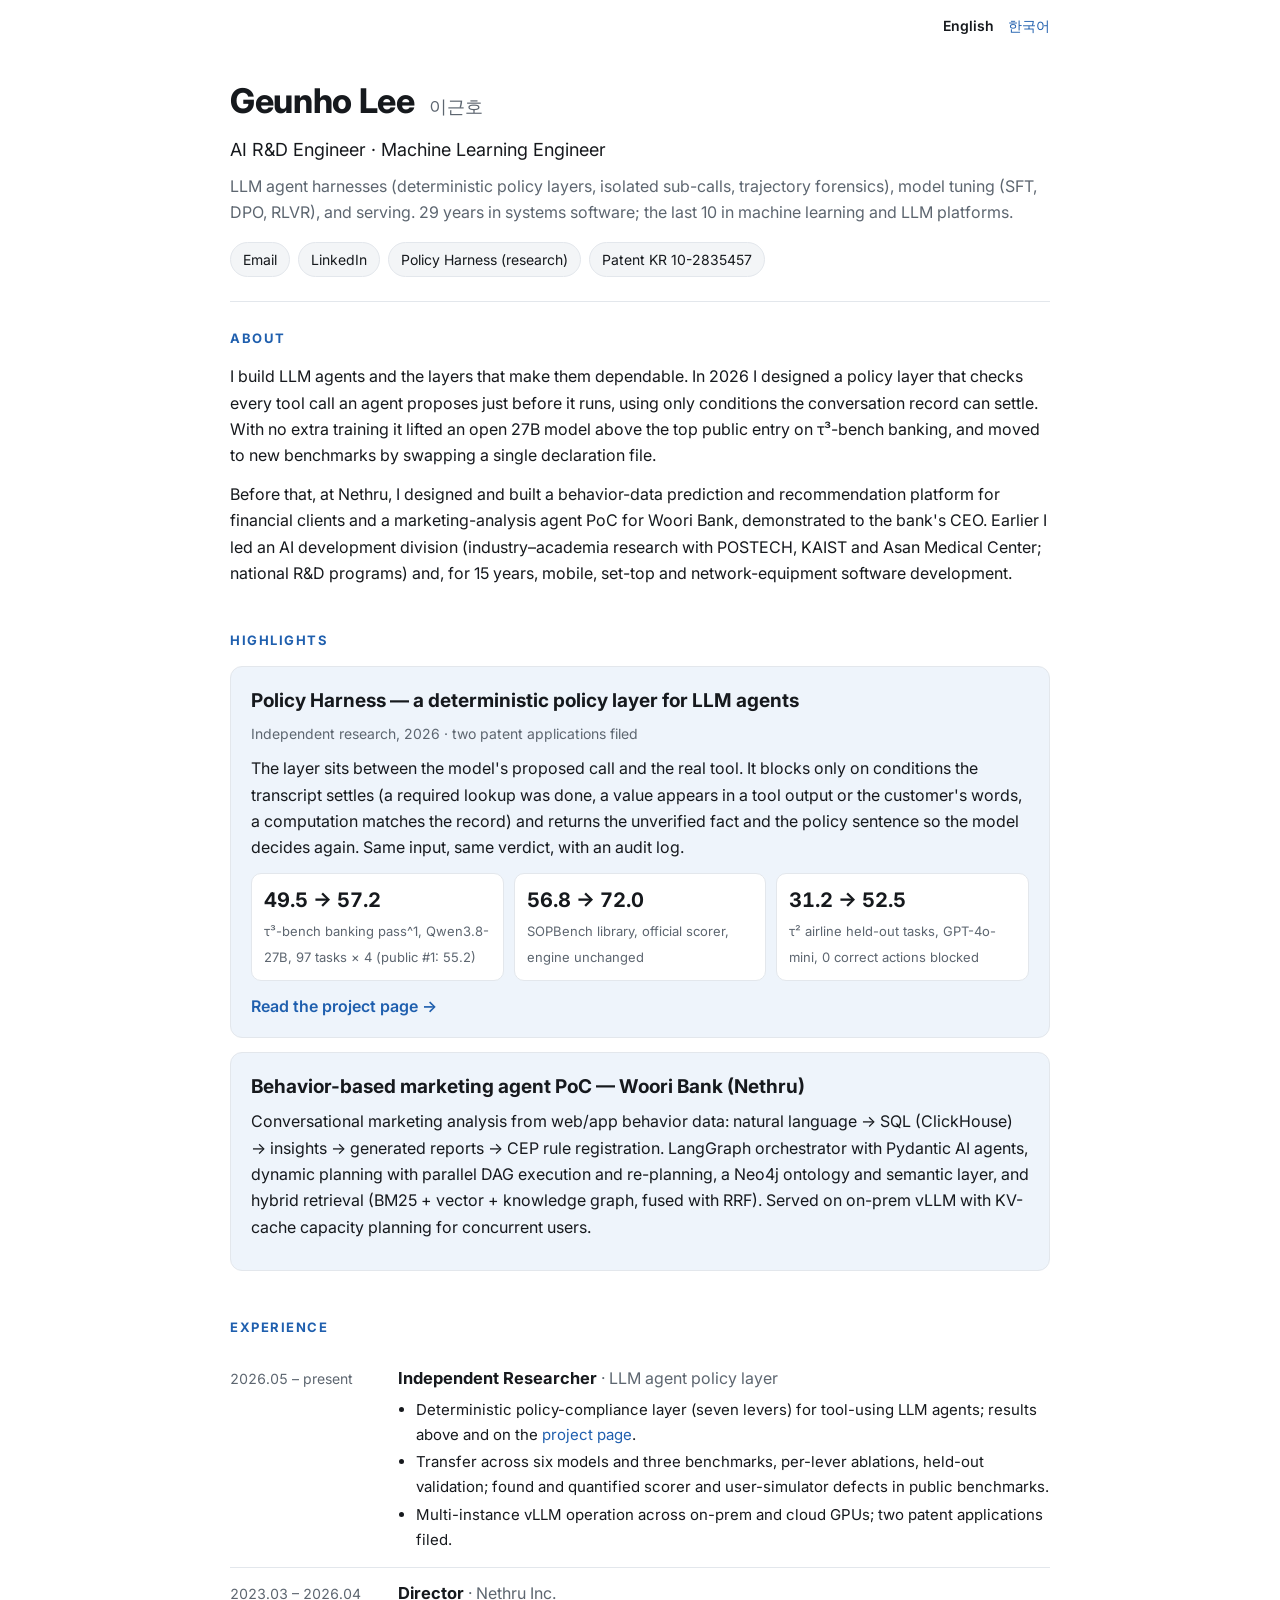
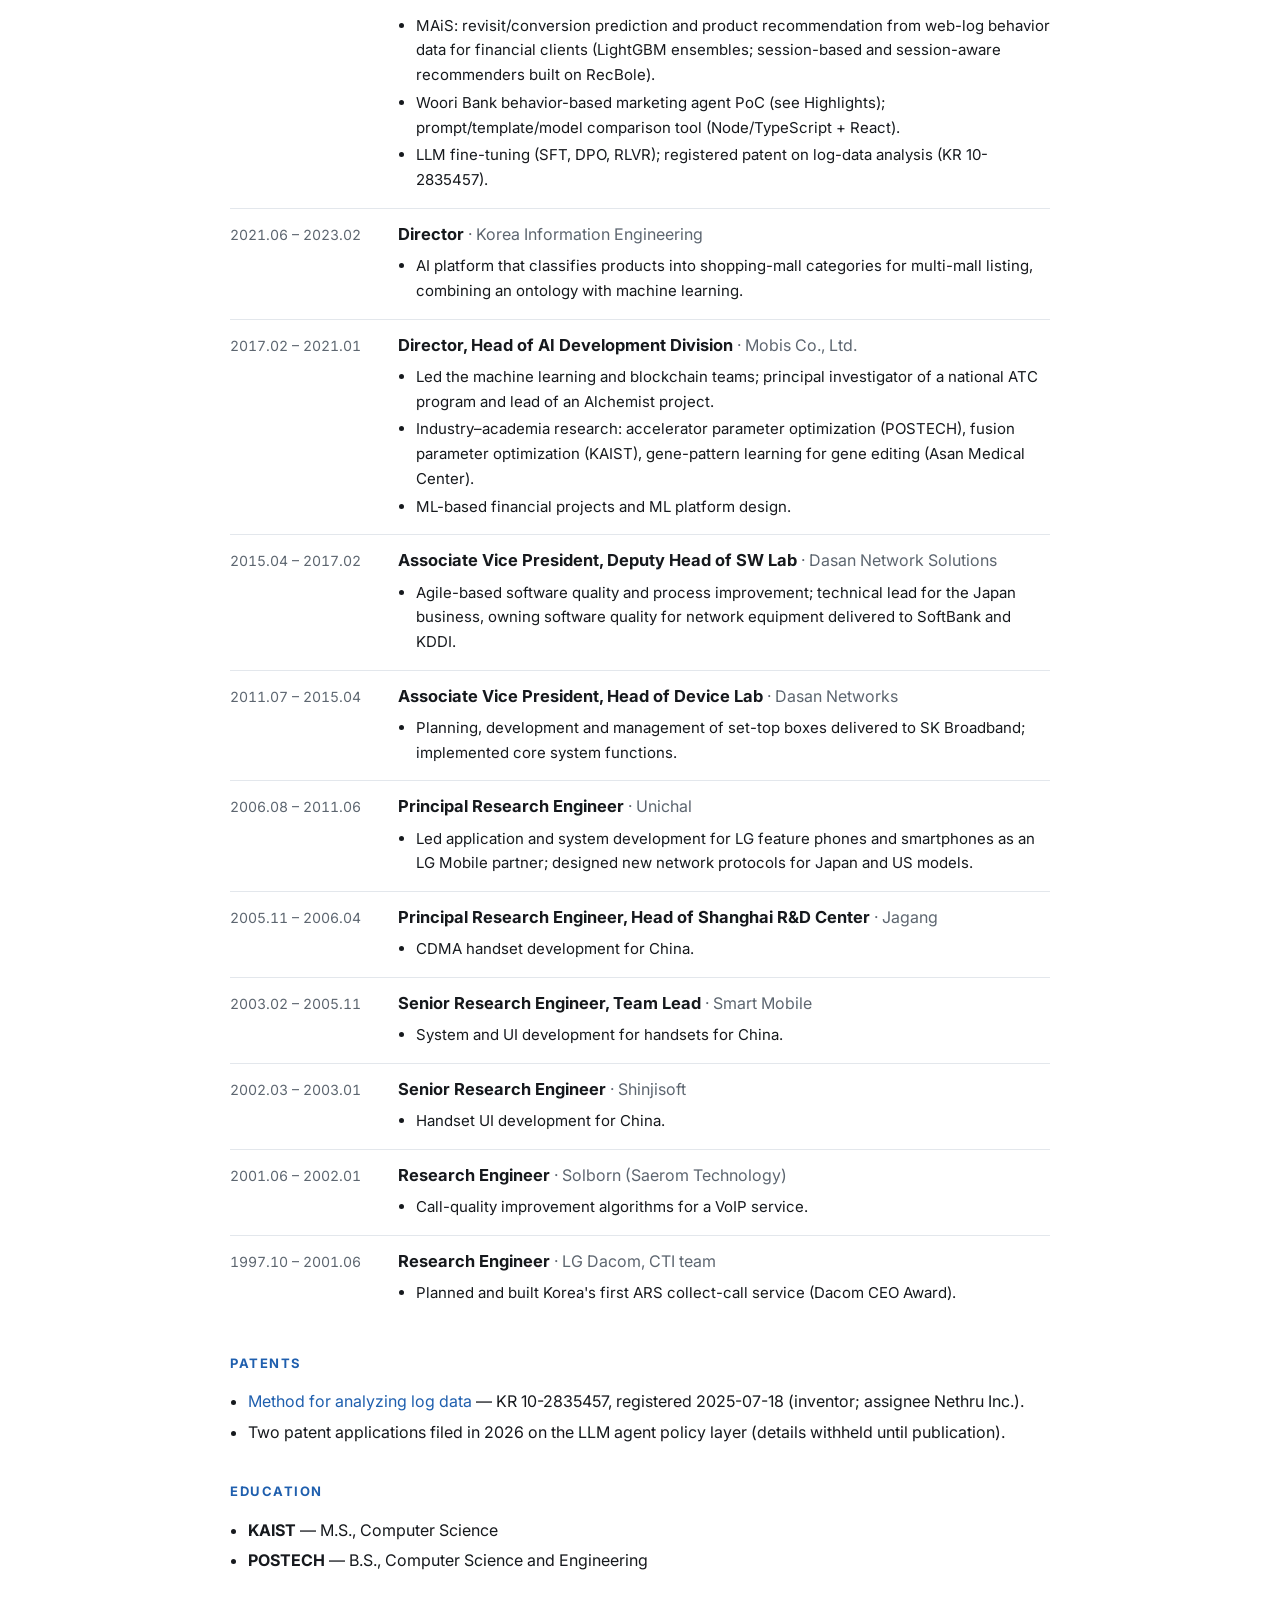
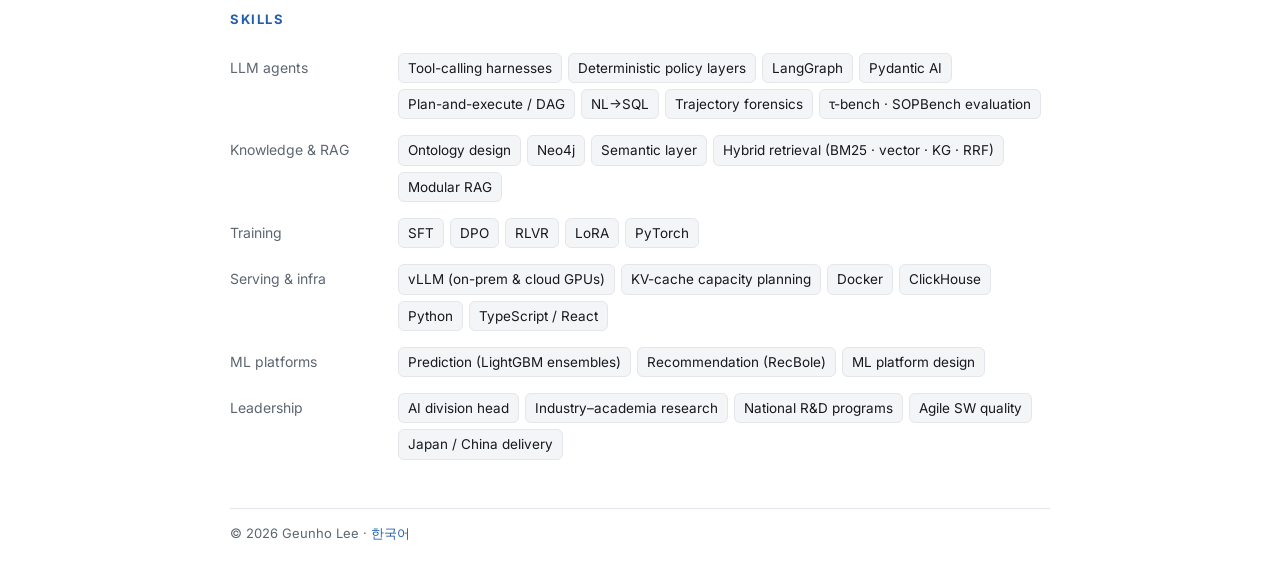
==== index.html @ 80d17fc9 "Portfolio home (EN/KO) and Policy Harness project page" ====
<!doctype html>
<html lang="en">
<head>
<meta charset="utf-8">
<meta name="viewport" content="width=device-width, initial-scale=1">
<title>Geunho Lee</title>
<meta name="description" content="Geunho Lee — AI R&D engineer and machine learning engineer working on LLM agent harnesses, model tuning, and serving. 29 years in systems software, the last 10 in ML and LLM platforms.">
<link rel="canonical" href="https://beingrelative.github.io/">
<link rel="alternate" hreflang="en" href="https://beingrelative.github.io/">
<link rel="alternate" hreflang="ko" href="https://beingrelative.github.io/ko/">
<meta property="og:type" content="profile">
<meta property="og:title" content="Geunho Lee">
<meta property="og:description" content="AI R&D engineer · LLM agent harnesses, model tuning (SFT, DPO, RLVR), and serving.">
<meta property="og:url" content="https://beingrelative.github.io/">
<link rel="icon" href="policy-harness/favicon.svg" type="image/svg+xml">
<link rel="preconnect" href="https://fonts.googleapis.com">
<link rel="preconnect" href="https://fonts.gstatic.com" crossorigin>
<link href="https://fonts.googleapis.com/css2?family=Inter:wght@400;500;600;700;800&display=swap" rel="stylesheet">
<link rel="stylesheet" href="assets/site.css">
</head>
<body>
<div class="wrap">
<nav class="topbar" aria-label="Language"><span aria-current="page">English</span><a href="ko/" hreflang="ko">한국어</a></nav>

<header class="hero">
  <h1 class="name">Geunho Lee <small>이근호</small></h1>
  <p class="role">AI R&amp;D Engineer · Machine Learning Engineer</p>
  <p class="tagline">LLM agent harnesses (deterministic policy layers, isolated sub-calls, trajectory forensics), model tuning (SFT, DPO, RLVR), and serving. 29 years in systems software; the last 10 in machine learning and LLM platforms.</p>
  <div class="links">
    <a href="mailto:thisherenow@hotmail.com">Email</a>
    <a href="LINKEDIN_URL">LinkedIn</a>
    <a href="policy-harness/">Policy Harness (research)</a>
    <a href="https://patents.google.com/patent/KR102835457B1/en">Patent KR 10-2835457</a>
  </div>
</header>

<section id="about">
  <h2>About</h2>
  <p>I build LLM agents and the layers that make them dependable. In 2026 I designed a policy layer that checks every tool call an agent proposes just before it runs, using only conditions the conversation record can settle. With no extra training it lifted an open 27B model above the top public entry on τ³-bench banking, and moved to new benchmarks by swapping a single declaration file.</p>
  <p>Before that, at Nethru, I designed and built a behavior-data prediction and recommendation platform for financial clients and a marketing-analysis agent PoC for Woori Bank, demonstrated to the bank's CEO. Earlier I led an AI development division (industry–academia research with POSTECH, KAIST and Asan Medical Center; national R&amp;D programs) and, for 15 years, mobile, set-top and network-equipment software development.</p>
</section>

<section id="highlights">
  <h2>Highlights</h2>
  <div class="feature">
    <h3>Policy Harness — a deterministic policy layer for LLM agents</h3>
    <div class="sub">Independent research, 2026 · two patent applications filed</div>
    <p>The layer sits between the model's proposed call and the real tool. It blocks only on conditions the transcript settles (a required lookup was done, a value appears in a tool output or the customer's words, a computation matches the record) and returns the unverified fact and the policy sentence so the model decides again. Same input, same verdict, with an audit log.</p>
    <div class="stats">
      <div class="stat"><b>49.5 → 57.2</b><span>τ³-bench banking pass^1, Qwen3.8-27B, 97 tasks × 4 (public #1: 55.2)</span></div>
      <div class="stat"><b>56.8 → 72.0</b><span>SOPBench library, official scorer, engine unchanged</span></div>
      <div class="stat"><b>31.2 → 52.5</b><span>τ² airline held-out tasks, GPT-4o-mini, 0 correct actions blocked</span></div>
    </div>
    <a class="more" href="policy-harness/">Read the project page →</a>
  </div>
  <div class="feature">
    <h3>Behavior-based marketing agent PoC — Woori Bank (Nethru)</h3>
    <p>Conversational marketing analysis from web/app behavior data: natural language → SQL (ClickHouse) → insights → generated reports → CEP rule registration. LangGraph orchestrator with Pydantic AI agents, dynamic planning with parallel DAG execution and re-planning, a Neo4j ontology and semantic layer, and hybrid retrieval (BM25 + vector + knowledge graph, fused with RRF). Served on on-prem vLLM with KV-cache capacity planning for concurrent users.</p>
  </div>
</section>

<section id="experience">
  <h2>Experience</h2>

  <div class="job"><div class="when">2026.05 – present</div><div class="what"><b>Independent Researcher</b> <span class="org">· LLM agent policy layer</span>
    <ul>
      <li>Deterministic policy-compliance layer (seven levers) for tool-using LLM agents; results above and on the <a href="policy-harness/">project page</a>.</li>
      <li>Transfer across six models and three benchmarks, per-lever ablations, held-out validation; found and quantified scorer and user-simulator defects in public benchmarks.</li>
      <li>Multi-instance vLLM operation across on-prem and cloud GPUs; two patent applications filed.</li>
    </ul></div></div>

  <div class="job"><div class="when">2023.03 – 2026.04</div><div class="what"><b>Director</b> <span class="org">· Nethru Inc.</span>
    <ul>
      <li>MAiS: revisit/conversion prediction and product recommendation from web-log behavior data for financial clients (LightGBM ensembles; session-based and session-aware recommenders built on RecBole).</li>
      <li>Woori Bank behavior-based marketing agent PoC (see Highlights); prompt/template/model comparison tool (Node/TypeScript + React).</li>
      <li>LLM fine-tuning (SFT, DPO, RLVR); registered patent on log-data analysis (KR 10-2835457).</li>
    </ul></div></div>

  <div class="job"><div class="when">2021.06 – 2023.02</div><div class="what"><b>Director</b> <span class="org">· Korea Information Engineering</span>
    <ul><li>AI platform that classifies products into shopping-mall categories for multi-mall listing, combining an ontology with machine learning.</li></ul></div></div>

  <div class="job"><div class="when">2017.02 – 2021.01</div><div class="what"><b>Director, Head of AI Development Division</b> <span class="org">· Mobis Co., Ltd.</span>
    <ul>
      <li>Led the machine learning and blockchain teams; principal investigator of a national ATC program and lead of an Alchemist project.</li>
      <li>Industry–academia research: accelerator parameter optimization (POSTECH), fusion parameter optimization (KAIST), gene-pattern learning for gene editing (Asan Medical Center).</li>
      <li>ML-based financial projects and ML platform design.</li>
    </ul></div></div>

  <div class="job"><div class="when">2015.04 – 2017.02</div><div class="what"><b>Associate Vice President, Deputy Head of SW Lab</b> <span class="org">· Dasan Network Solutions</span>
    <ul><li>Agile-based software quality and process improvement; technical lead for the Japan business, owning software quality for network equipment delivered to SoftBank and KDDI.</li></ul></div></div>

  <div class="job"><div class="when">2011.07 – 2015.04</div><div class="what"><b>Associate Vice President, Head of Device Lab</b> <span class="org">· Dasan Networks</span>
    <ul><li>Planning, development and management of set-top boxes delivered to SK Broadband; implemented core system functions.</li></ul></div></div>

  <div class="job"><div class="when">2006.08 – 2011.06</div><div class="what"><b>Principal Research Engineer</b> <span class="org">· Unichal</span>
    <ul><li>Led application and system development for LG feature phones and smartphones as an LG Mobile partner; designed new network protocols for Japan and US models.</li></ul></div></div>

  <div class="job"><div class="when">2005.11 – 2006.04</div><div class="what"><b>Principal Research Engineer, Head of Shanghai R&amp;D Center</b> <span class="org">· Jagang</span>
    <ul><li>CDMA handset development for China.</li></ul></div></div>

  <div class="job"><div class="when">2003.02 – 2005.11</div><div class="what"><b>Senior Research Engineer, Team Lead</b> <span class="org">· Smart Mobile</span>
    <ul><li>System and UI development for handsets for China.</li></ul></div></div>

  <div class="job"><div class="when">2002.03 – 2003.01</div><div class="what"><b>Senior Research Engineer</b> <span class="org">· Shinjisoft</span>
    <ul><li>Handset UI development for China.</li></ul></div></div>

  <div class="job"><div class="when">2001.06 – 2002.01</div><div class="what"><b>Research Engineer</b> <span class="org">· Solborn (Saerom Technology)</span>
    <ul><li>Call-quality improvement algorithms for a VoIP service.</li></ul></div></div>

  <div class="job"><div class="when">1997.10 – 2001.06</div><div class="what"><b>Research Engineer</b> <span class="org">· LG Dacom, CTI team</span>
    <ul><li>Planned and built Korea's first ARS collect-call service (Dacom CEO Award).</li></ul></div></div>
</section>

<section id="patents">
  <h2>Patents</h2>
  <ul class="plain">
    <li><a href="https://patents.google.com/patent/KR102835457B1/en">Method for analyzing log data</a> — KR 10-2835457, registered 2025-07-18 (inventor; assignee Nethru Inc.).</li>
    <li>Two patent applications filed in 2026 on the LLM agent policy layer (details withheld until publication).</li>
  </ul>
</section>

<section id="education">
  <h2>Education</h2>
  <ul class="plain">
    <li><b>KAIST</b> — M.S., Computer Science</li>
    <li><b>POSTECH</b> — B.S., Computer Science and Engineering</li>
  </ul>
</section>

<section id="skills">
  <h2>Skills</h2>
  <div class="skill-row"><div class="k">LLM agents</div><div class="chips"><span>Tool-calling harnesses</span><span>Deterministic policy layers</span><span>LangGraph</span><span>Pydantic AI</span><span>Plan-and-execute / DAG</span><span>NL→SQL</span><span>Trajectory forensics</span><span>τ-bench · SOPBench evaluation</span></div></div>
  <div class="skill-row"><div class="k">Knowledge &amp; RAG</div><div class="chips"><span>Ontology design</span><span>Neo4j</span><span>Semantic layer</span><span>Hybrid retrieval (BM25 · vector · KG · RRF)</span><span>Modular RAG</span></div></div>
  <div class="skill-row"><div class="k">Training</div><div class="chips"><span>SFT</span><span>DPO</span><span>RLVR</span><span>LoRA</span><span>PyTorch</span></div></div>
  <div class="skill-row"><div class="k">Serving &amp; infra</div><div class="chips"><span>vLLM (on-prem &amp; cloud GPUs)</span><span>KV-cache capacity planning</span><span>Docker</span><span>ClickHouse</span><span>Python</span><span>TypeScript / React</span></div></div>
  <div class="skill-row"><div class="k">ML platforms</div><div class="chips"><span>Prediction (LightGBM ensembles)</span><span>Recommendation (RecBole)</span><span>ML platform design</span></div></div>
  <div class="skill-row"><div class="k">Leadership</div><div class="chips"><span>AI division head</span><span>Industry–academia research</span><span>National R&amp;D programs</span><span>Agile SW quality</span><span>Japan / China delivery</span></div></div>
</section>

<footer>© 2026 Geunho Lee · <a href="ko/">한국어</a></footer>
</div>
</body>
</html>
---- assets/site.css ----
:root {
  --bg: #ffffff;
  --fg: #16191d;
  --muted: #5d6670;
  --line: #e3e7ec;
  --accent: #1f5fae;
  --accent-soft: #eef4fb;
  --chip: #f3f5f7;
}
@media (prefers-color-scheme: dark) {
  :root {
    --bg: #111418;
    --fg: #e8ebee;
    --muted: #9aa4ae;
    --line: #2a3038;
    --accent: #7fb2ee;
    --accent-soft: #17222f;
    --chip: #1b2027;
  }
}
* { box-sizing: border-box; }
html { -webkit-text-size-adjust: 100%; }
body {
  margin: 0;
  background: var(--bg);
  color: var(--fg);
  font-family: Inter, "Pretendard", "Apple SD Gothic Neo", "Malgun Gothic", system-ui, sans-serif;
  font-size: 16px;
  line-height: 1.65;
}
a { color: var(--accent); text-decoration: none; }
a:hover { text-decoration: underline; }
.wrap { max-width: 860px; margin: 0 auto; padding: 0 20px; }

.topbar { display: flex; justify-content: flex-end; gap: 14px; padding: 14px 0 0; font-size: 14px; color: var(--muted); }
.topbar span[aria-current] { color: var(--fg); font-weight: 600; }

header.hero { padding: 36px 0 24px; border-bottom: 1px solid var(--line); }
.name { font-size: 34px; font-weight: 750; letter-spacing: -0.01em; margin: 0; }
.name small { font-size: 18px; font-weight: 500; color: var(--muted); margin-left: 8px; }
.role { font-size: 18px; margin: 6px 0 0; }
.tagline { color: var(--muted); margin: 8px 0 0; }
.links { display: flex; flex-wrap: wrap; gap: 8px; margin-top: 16px; }
.links a { background: var(--chip); color: var(--fg); padding: 5px 12px; border-radius: 999px; font-size: 14px; border: 1px solid var(--line); }
.links a:hover { border-color: var(--accent); color: var(--accent); text-decoration: none; }

section { padding: 26px 0 6px; }
h2 { font-size: 13px; font-weight: 700; letter-spacing: 0.12em; text-transform: uppercase; color: var(--accent); margin: 0 0 14px; }
p { margin: 0 0 12px; }

.feature { background: var(--accent-soft); border: 1px solid var(--line); border-radius: 12px; padding: 18px 20px; margin-bottom: 14px; }
.feature h3 { margin: 0 0 6px; font-size: 19px; }
.feature .sub { color: var(--muted); font-size: 14px; margin-bottom: 10px; }
.stats { display: grid; grid-template-columns: repeat(auto-fit, minmax(170px, 1fr)); gap: 10px; margin: 12px 0; }
.stat { background: var(--bg); border: 1px solid var(--line); border-radius: 10px; padding: 10px 12px; }
.stat b { display: block; font-size: 20px; font-variant-numeric: tabular-nums; }
.stat span { font-size: 13px; color: var(--muted); }
.more { font-weight: 600; }

ul.plain { margin: 0; padding-left: 18px; }
ul.plain li { margin: 4px 0; }

.job { display: grid; grid-template-columns: 150px 1fr; gap: 4px 18px; padding: 12px 0; border-top: 1px solid var(--line); }
.job:first-of-type { border-top: none; }
.job .when { color: var(--muted); font-size: 14px; font-variant-numeric: tabular-nums; padding-top: 2px; }
.job .what b { font-size: 16.5px; }
.job .what .org { color: var(--muted); }
.job .what ul { margin: 6px 0 0; padding-left: 18px; font-size: 15px; }
.job .what li { margin: 3px 0; }

.chips { display: flex; flex-wrap: wrap; gap: 6px; }
.chips span { background: var(--chip); border: 1px solid var(--line); border-radius: 6px; padding: 3px 9px; font-size: 13.5px; }
.skill-row { display: grid; grid-template-columns: 150px 1fr; gap: 6px 18px; padding: 8px 0; }
.skill-row .k { color: var(--muted); font-size: 14px; padding-top: 3px; }

footer { margin: 34px 0 40px; padding-top: 14px; border-top: 1px solid var(--line); color: var(--muted); font-size: 13px; }

@media (max-width: 640px) {
  .name { font-size: 28px; }
  .name small { display: block; margin: 2px 0 0; }
  .job, .skill-row { grid-template-columns: 1fr; }
  .job .when { padding-top: 0; }
}
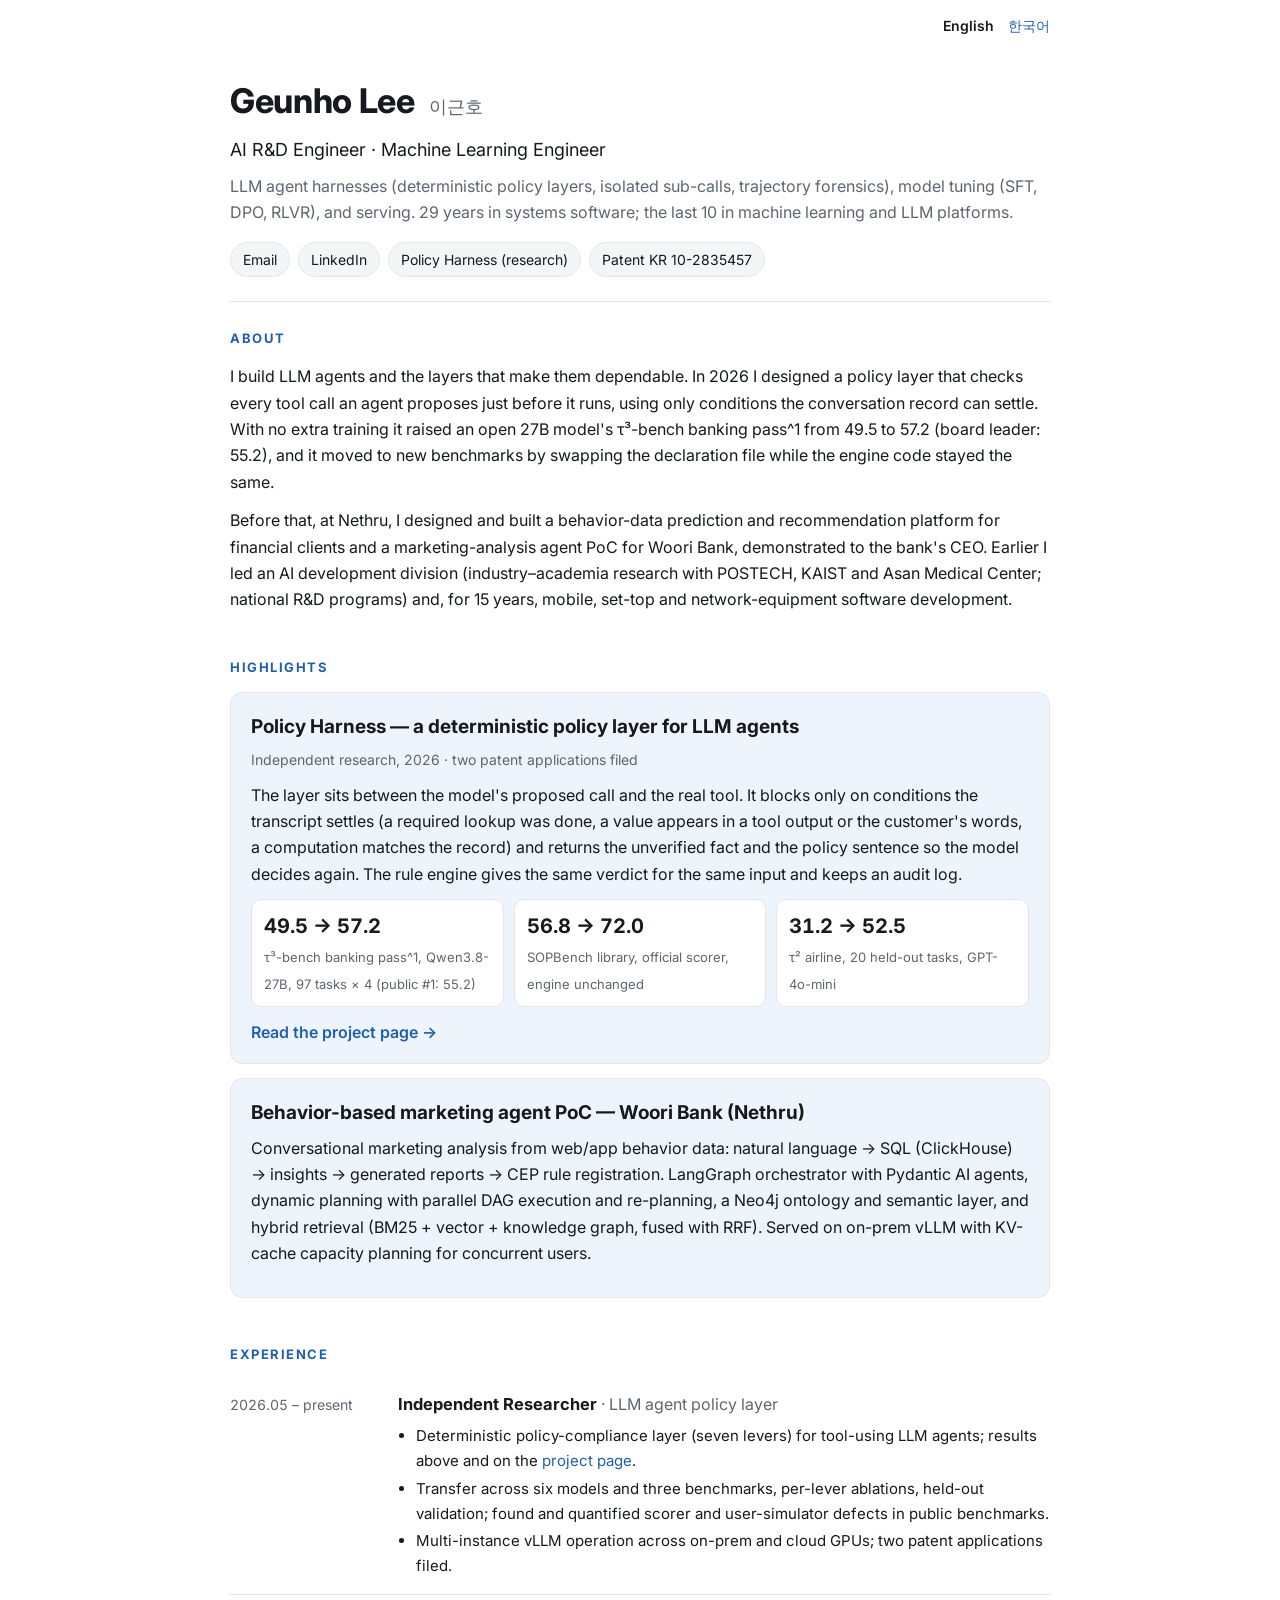
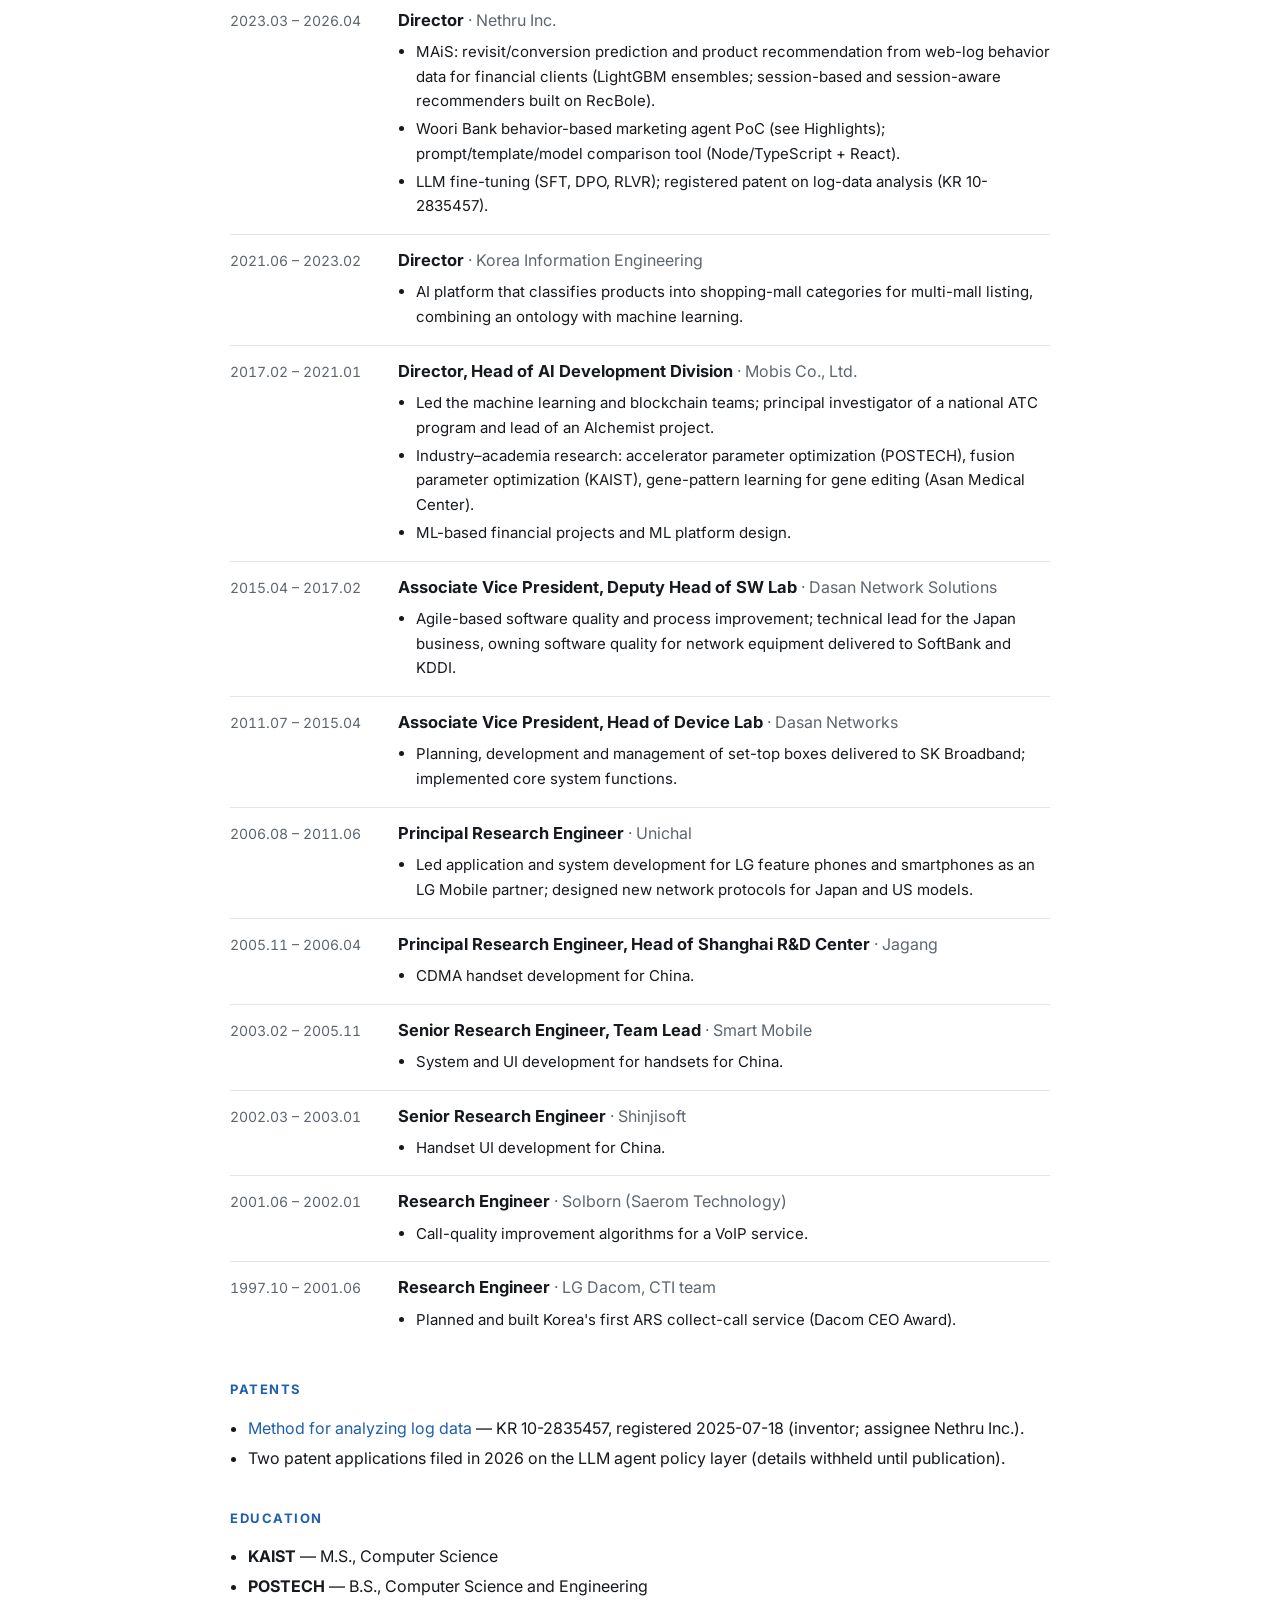
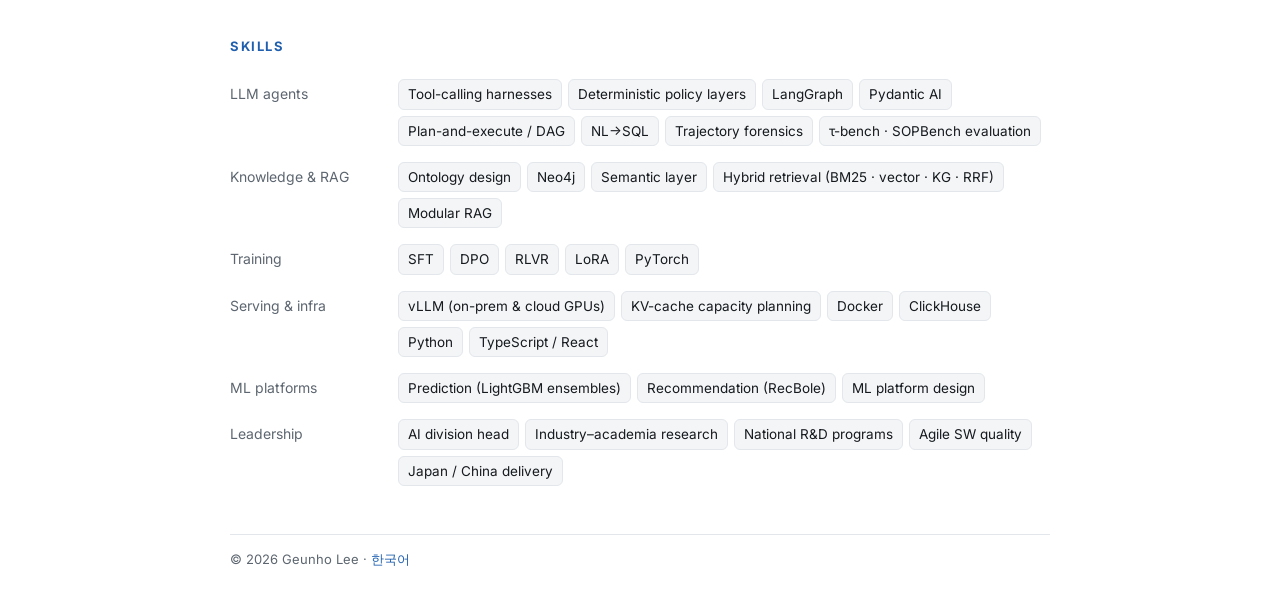
==== commit f666701a: "Correct research page claims against sources; add LinkedIn link" ====
--- a/index.html
+++ b/index.html
@@ -28,7 +28,7 @@
   <p class="tagline">LLM agent harnesses (deterministic policy layers, isolated sub-calls, trajectory forensics), model tuning (SFT, DPO, RLVR), and serving. 29 years in systems software; the last 10 in machine learning and LLM platforms.</p>
   <div class="links">
     <a href="mailto:thisherenow@hotmail.com">Email</a>
-    <a href="LINKEDIN_URL">LinkedIn</a>
+    <a href="https://www.linkedin.com/in/%EA%B7%BC%ED%98%B8-%EC%9D%B4-89bbba438/">LinkedIn</a>
     <a href="policy-harness/">Policy Harness (research)</a>
     <a href="https://patents.google.com/patent/KR102835457B1/en">Patent KR 10-2835457</a>
   </div>
@@ -36,7 +36,7 @@
 
 <section id="about">
   <h2>About</h2>
-  <p>I build LLM agents and the layers that make them dependable. In 2026 I designed a policy layer that checks every tool call an agent proposes just before it runs, using only conditions the conversation record can settle. With no extra training it lifted an open 27B model above the top public entry on τ³-bench banking, and moved to new benchmarks by swapping a single declaration file.</p>
+  <p>I build LLM agents and the layers that make them dependable. In 2026 I designed a policy layer that checks every tool call an agent proposes just before it runs, using only conditions the conversation record can settle. With no extra training it raised an open 27B model's τ³-bench banking pass^1 from 49.5 to 57.2 (board leader: 55.2), and it moved to new benchmarks by swapping the declaration file while the engine code stayed the same.</p>
   <p>Before that, at Nethru, I designed and built a behavior-data prediction and recommendation platform for financial clients and a marketing-analysis agent PoC for Woori Bank, demonstrated to the bank's CEO. Earlier I led an AI development division (industry–academia research with POSTECH, KAIST and Asan Medical Center; national R&amp;D programs) and, for 15 years, mobile, set-top and network-equipment software development.</p>
 </section>
 
@@ -45,11 +45,11 @@
   <div class="feature">
     <h3>Policy Harness — a deterministic policy layer for LLM agents</h3>
     <div class="sub">Independent research, 2026 · two patent applications filed</div>
-    <p>The layer sits between the model's proposed call and the real tool. It blocks only on conditions the transcript settles (a required lookup was done, a value appears in a tool output or the customer's words, a computation matches the record) and returns the unverified fact and the policy sentence so the model decides again. Same input, same verdict, with an audit log.</p>
+    <p>The layer sits between the model's proposed call and the real tool. It blocks only on conditions the transcript settles (a required lookup was done, a value appears in a tool output or the customer's words, a computation matches the record) and returns the unverified fact and the policy sentence so the model decides again. The rule engine gives the same verdict for the same input and keeps an audit log.</p>
     <div class="stats">
       <div class="stat"><b>49.5 → 57.2</b><span>τ³-bench banking pass^1, Qwen3.8-27B, 97 tasks × 4 (public #1: 55.2)</span></div>
       <div class="stat"><b>56.8 → 72.0</b><span>SOPBench library, official scorer, engine unchanged</span></div>
-      <div class="stat"><b>31.2 → 52.5</b><span>τ² airline held-out tasks, GPT-4o-mini, 0 correct actions blocked</span></div>
+      <div class="stat"><b>31.2 → 52.5</b><span>τ² airline, 20 held-out tasks, GPT-4o-mini</span></div>
     </div>
     <a class="more" href="policy-harness/">Read the project page →</a>
   </div>
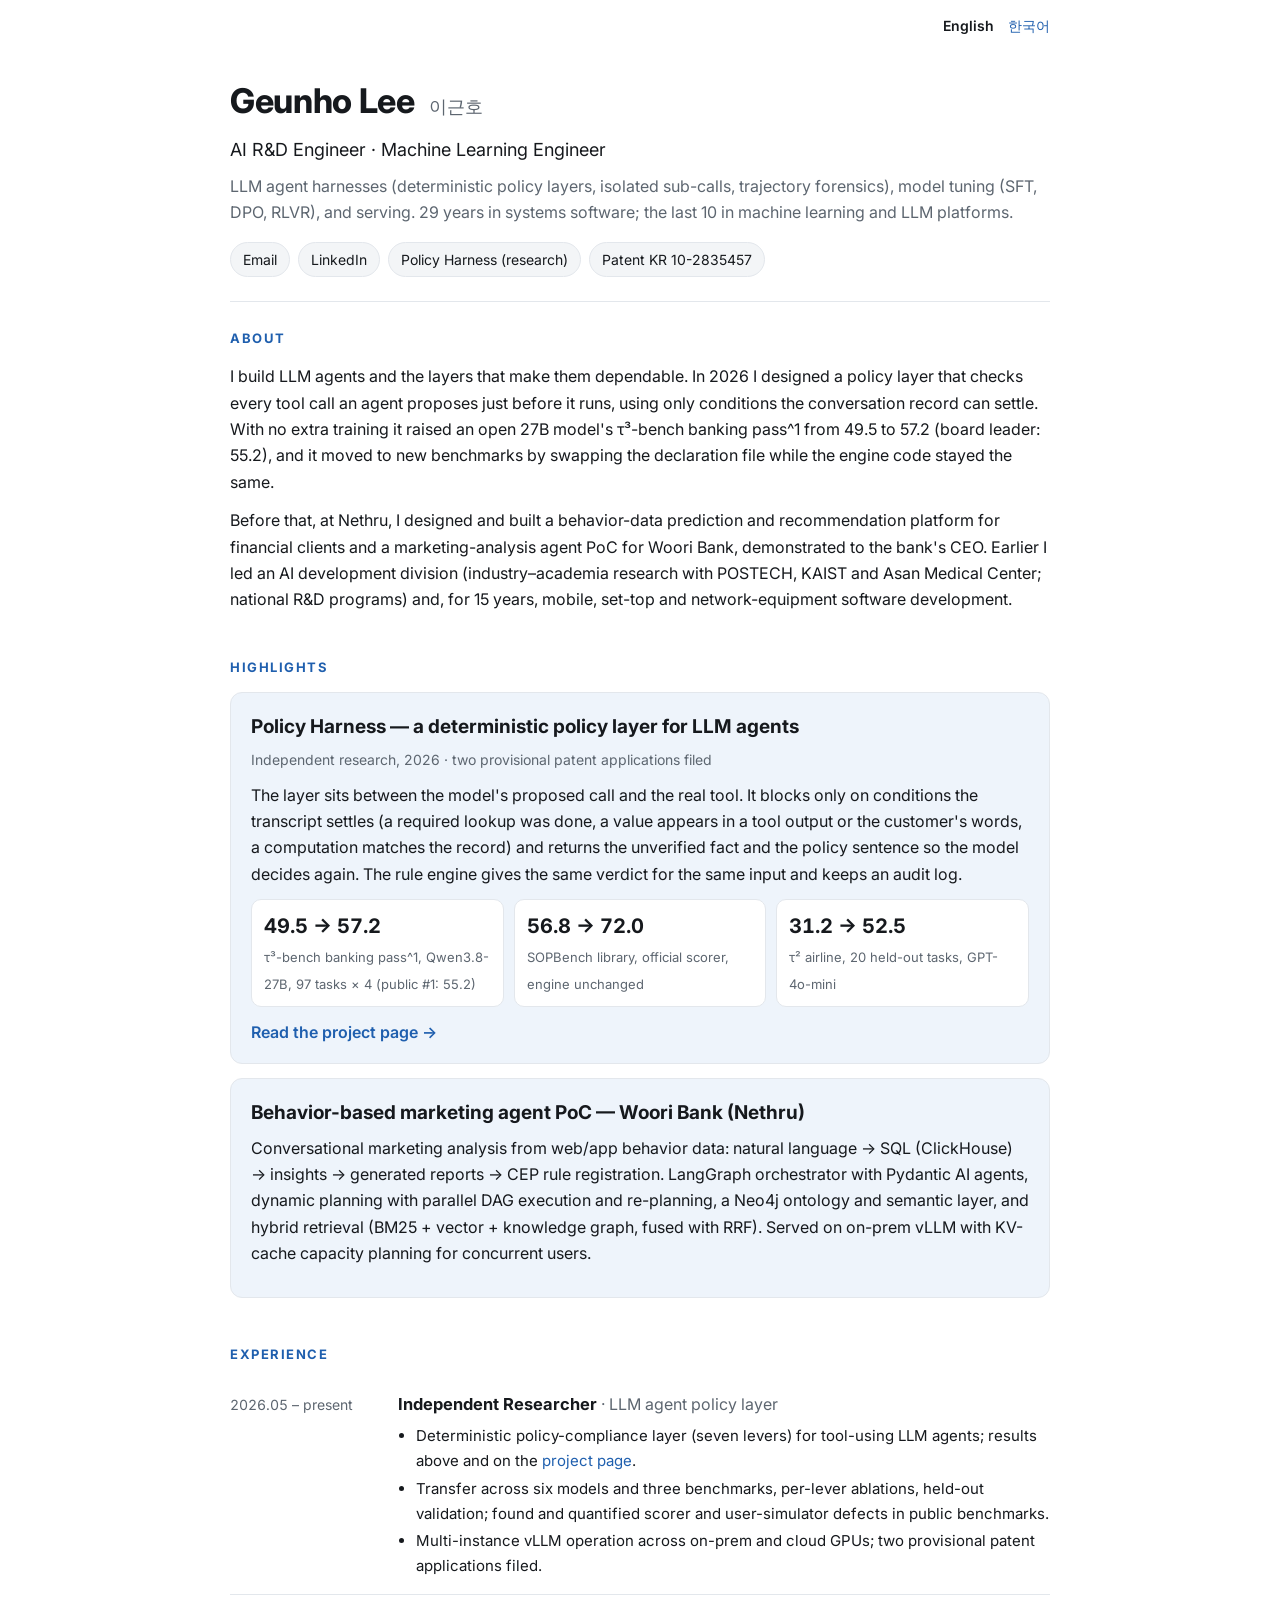
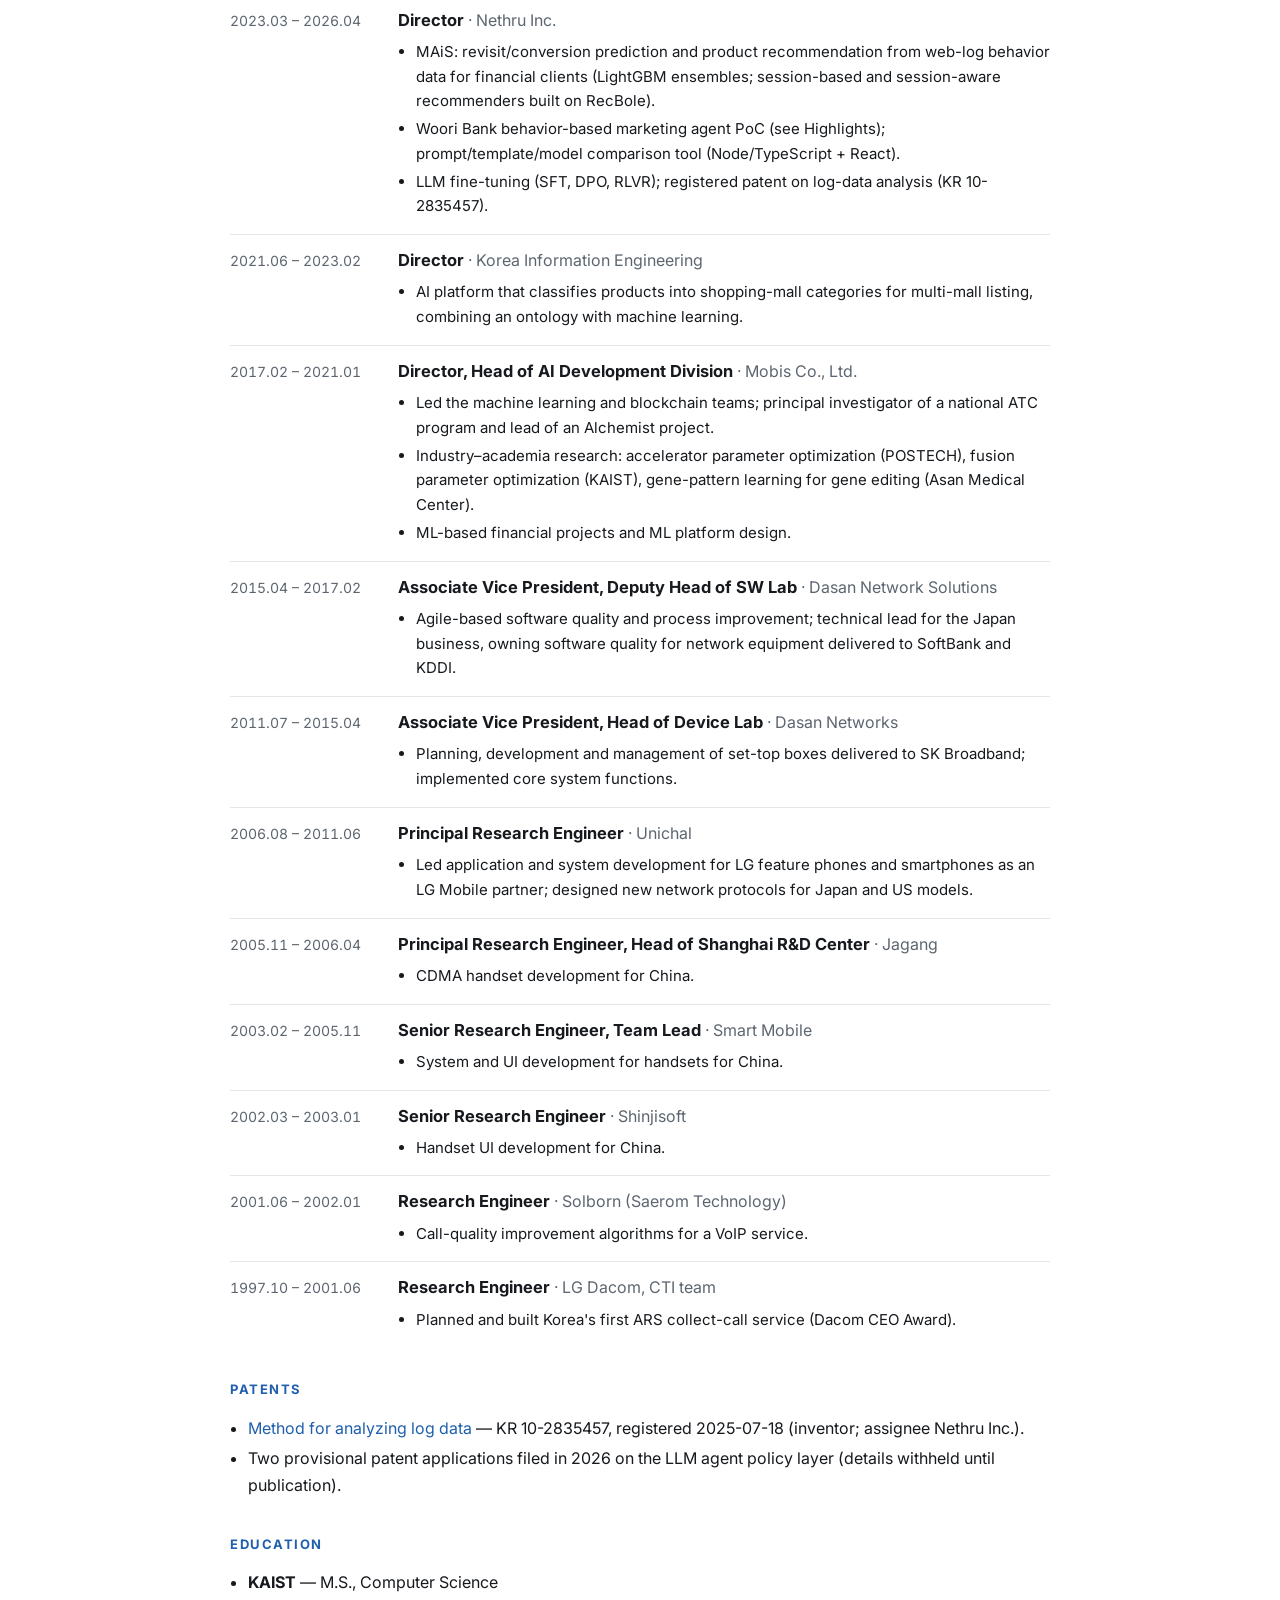
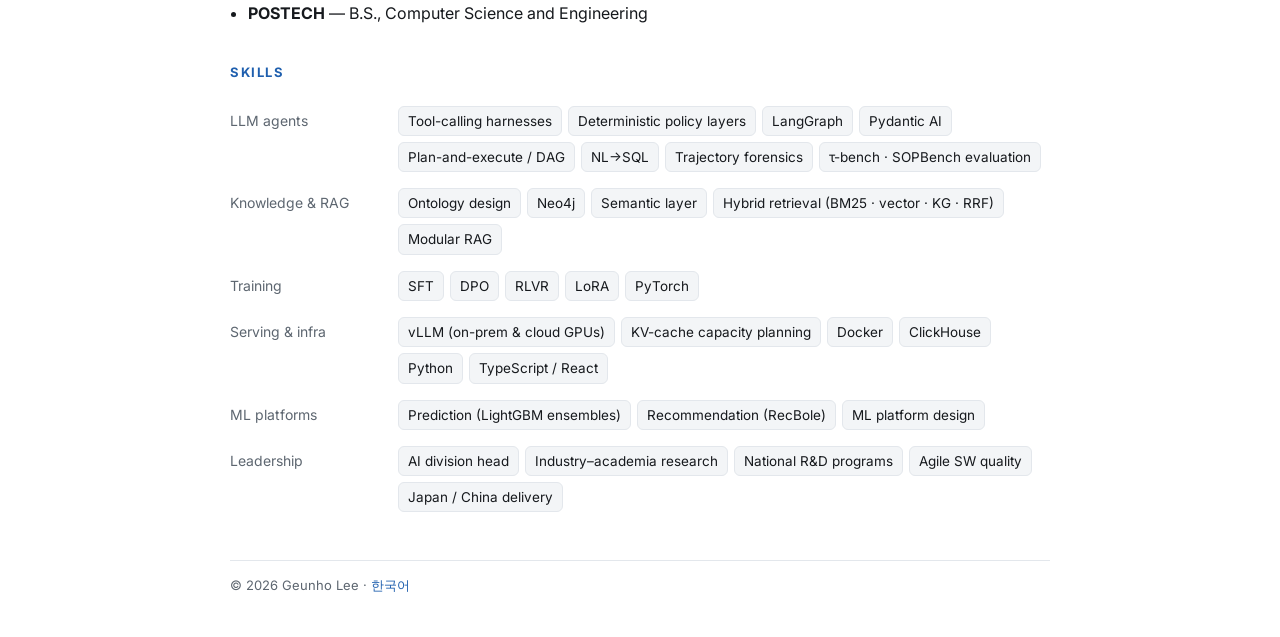
==== commit a1572088: "Describe the 2026 patent filings as provisional" ====
--- a/index.html
+++ b/index.html
@@ -44,7 +44,7 @@
   <h2>Highlights</h2>
   <div class="feature">
     <h3>Policy Harness — a deterministic policy layer for LLM agents</h3>
-    <div class="sub">Independent research, 2026 · two patent applications filed</div>
+    <div class="sub">Independent research, 2026 · two provisional patent applications filed</div>
     <p>The layer sits between the model's proposed call and the real tool. It blocks only on conditions the transcript settles (a required lookup was done, a value appears in a tool output or the customer's words, a computation matches the record) and returns the unverified fact and the policy sentence so the model decides again. The rule engine gives the same verdict for the same input and keeps an audit log.</p>
     <div class="stats">
       <div class="stat"><b>49.5 → 57.2</b><span>τ³-bench banking pass^1, Qwen3.8-27B, 97 tasks × 4 (public #1: 55.2)</span></div>
@@ -66,7 +66,7 @@
     <ul>
       <li>Deterministic policy-compliance layer (seven levers) for tool-using LLM agents; results above and on the <a href="policy-harness/">project page</a>.</li>
       <li>Transfer across six models and three benchmarks, per-lever ablations, held-out validation; found and quantified scorer and user-simulator defects in public benchmarks.</li>
-      <li>Multi-instance vLLM operation across on-prem and cloud GPUs; two patent applications filed.</li>
+      <li>Multi-instance vLLM operation across on-prem and cloud GPUs; two provisional patent applications filed.</li>
     </ul></div></div>
 
   <div class="job"><div class="when">2023.03 – 2026.04</div><div class="what"><b>Director</b> <span class="org">· Nethru Inc.</span>
@@ -115,7 +115,7 @@
   <h2>Patents</h2>
   <ul class="plain">
     <li><a href="https://patents.google.com/patent/KR102835457B1/en">Method for analyzing log data</a> — KR 10-2835457, registered 2025-07-18 (inventor; assignee Nethru Inc.).</li>
-    <li>Two patent applications filed in 2026 on the LLM agent policy layer (details withheld until publication).</li>
+    <li>Two provisional patent applications filed in 2026 on the LLM agent policy layer (details withheld until publication).</li>
   </ul>
 </section>
 
